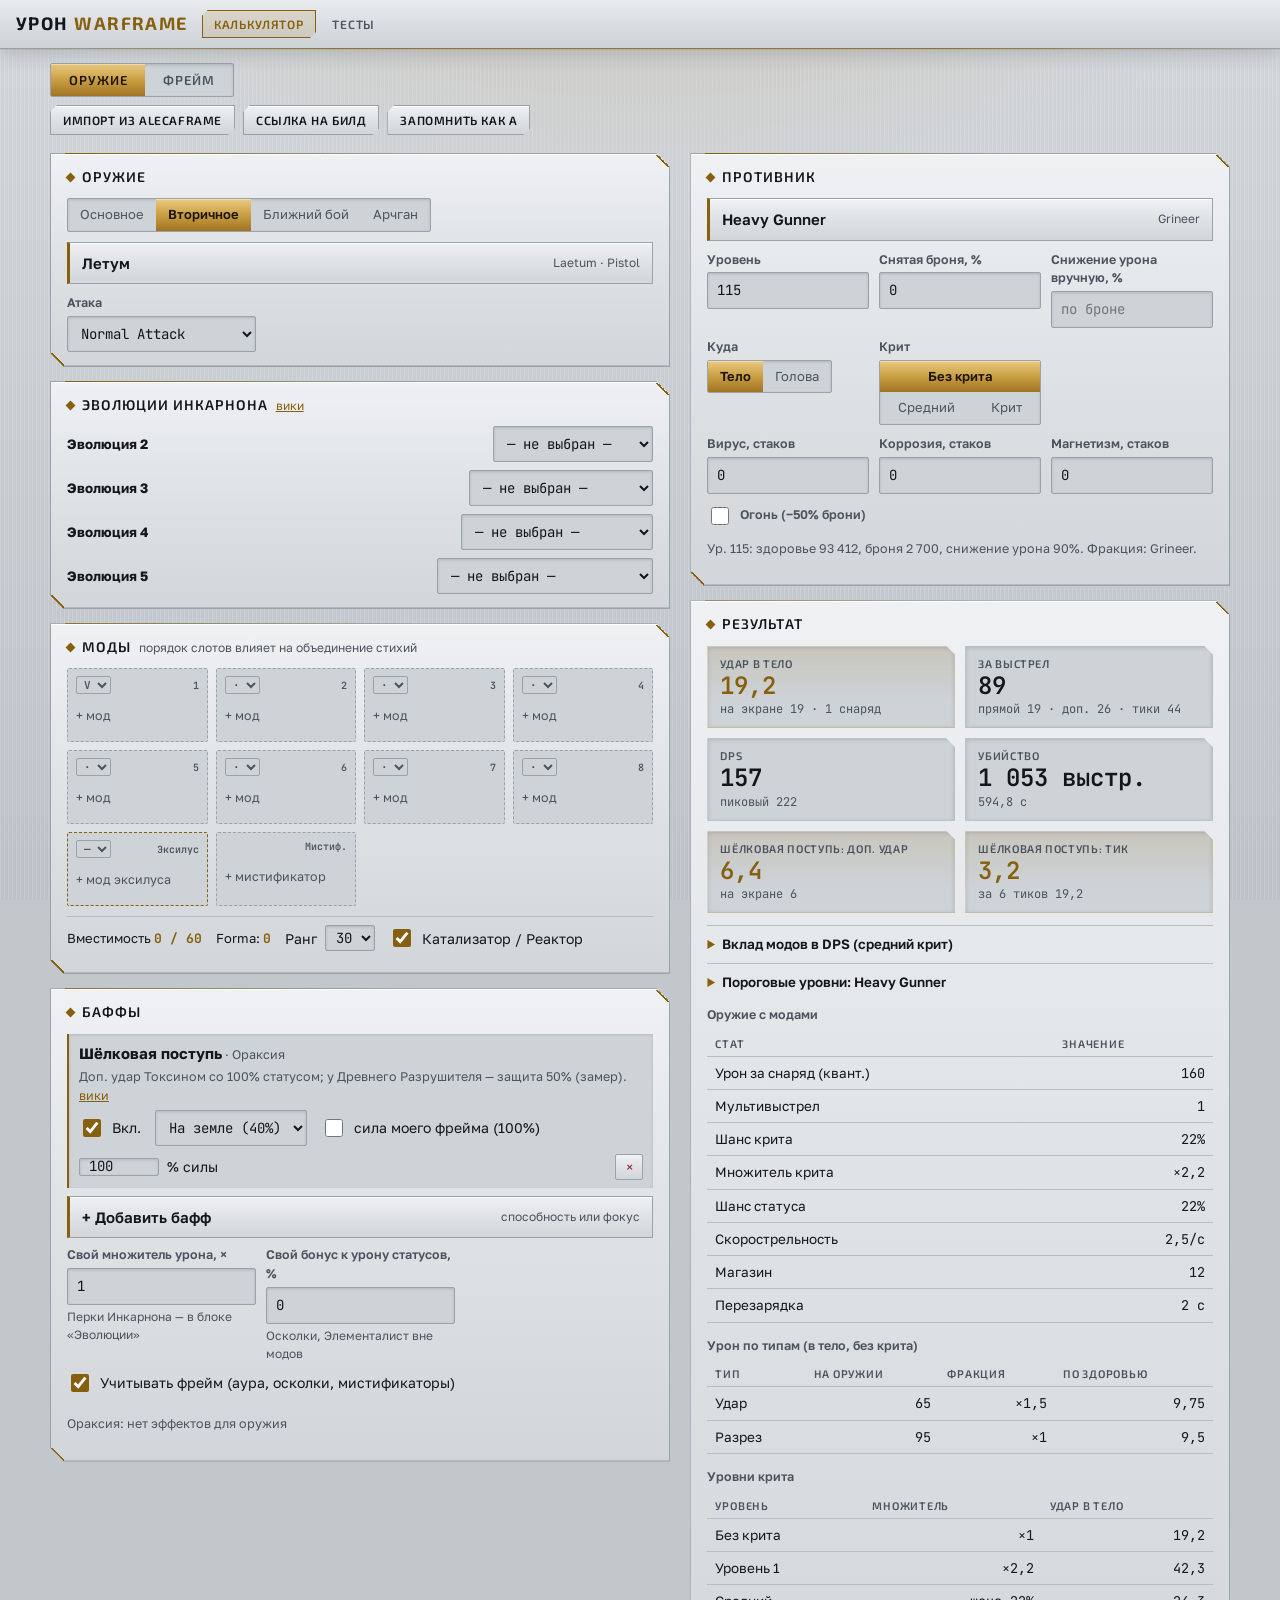
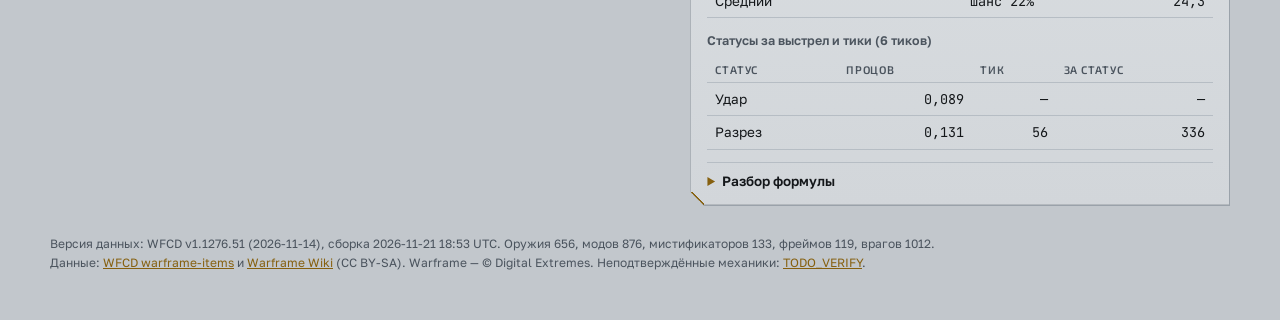
==== index.html @ 185a5522 "Убрана отдельная страница «Яд Ораксии» Яд Ораксии считается в общем калькуляторе (бафф «Шёлковая пос" ====
<!doctype html>
<html lang="ru">
<head>
<meta charset="utf-8">
<meta name="viewport" content="width=device-width, initial-scale=1, viewport-fit=cover">
<title>Урон Warframe</title>
<meta name="description" content="Калькулятор урона Warframe: оружие, моды, мистификаторы, противник, статусы и разбор формул">
<meta name="theme-color" content="#1F2328">
<link rel="manifest" href="manifest.webmanifest">
<link rel="icon" href="icons/icon.svg" type="image/svg+xml">
<link rel="apple-touch-icon" href="icons/icon-192.png">
<link rel="preconnect" href="https://fonts.googleapis.com">
<link rel="preconnect" href="https://fonts.gstatic.com" crossorigin>
<link rel="stylesheet" href="https://fonts.googleapis.com/css2?family=Exo+2:wght@500;600;700&family=Golos+Text:wght@400;500;600&family=JetBrains+Mono:wght@400;600&display=swap">
<link rel="stylesheet" href="css/theme.css">
<link rel="stylesheet" href="css/app.css">
</head>
<body>
<header class="top">
  <h1>Урон <span>Warframe</span></h1>
  <nav class="tabs" aria-label="Разделы">
    <a href="./" aria-current="page">Калькулятор</a>
    <a href="tests/">Тесты</a>
  </nav>
  <button type="button" class="update" id="updateBtn" hidden>Есть обновление — перезагрузить</button>
</header>

<div class="views">
  <div class="seg" id="viewSeg" role="group" aria-label="Что считать"></div>
  <div class="tools">
    <label class="btn" for="alecaFile" title="Файл %LOCALAPPDATA%\AlecaFrame\lastData.dat — расшифровывается в браузере и никуда не отправляется">Импорт из AlecaFrame</label>
    <input type="file" id="alecaFile" accept=".dat" hidden>
    <button type="button" id="shareBtn">Ссылка на билд</button>
    <button type="button" id="saveA">Запомнить как A</button>
    <button type="button" id="clearA" hidden>Убрать A</button>
  </div>
  <div class="sharebox" id="shareBox" hidden><input type="text" id="shareUrl" readonly aria-label="Ссылка на билд"><button type="button" id="shareCopy">Копировать</button></div>
  <p class="muted" id="toolMsg" hidden></p>
</div>

<main class="wrap" id="viewWeapon">
  <div class="col">
    <section class="card">
      <h2>Оружие</h2>
      <div class="seg" id="catSeg" role="group" aria-label="Тип оружия"></div>
      <div style="height:10px"></div>
      <button type="button" class="pick" id="weaponPick"><b>Загрузка…</b></button>
      <div class="row" style="margin-top:10px">
        <div class="f"><label for="attackSel">Атака</label><select id="attackSel"></select></div>
      </div>
      <div class="row" id="meleeRow" style="margin-top:10px" hidden>
        <div class="f"><span class="lbl">Удар</span><div class="seg" id="meleeSeg"></div></div>
        <div class="f"><label for="combo">Множитель комбо</label><input type="number" id="combo" min="1" max="13" step="1"><small>от 2× (20 ударов) до 12× (220)</small></div>
      </div>
      <label class="chk" id="exaltRow" style="margin-top:10px" hidden><input type="checkbox" id="exaltScale"> <span id="exaltText">Урон × сила способностей фрейма</span></label>
      <p class="muted" id="weaponNote" hidden></p>
    </section>

    <section class="card" id="incCard" hidden>
      <h2>Эволюции Инкарнона <small id="incSrc"></small></h2>
      <div class="conds" id="incList"></div>
    </section>

    <section class="card">
      <h2>Моды <small>порядок слотов влияет на объединение стихий</small></h2>
      <div class="slots" id="slots"></div>
      <div class="slots" style="margin-top:8px" id="slotsExtra"></div>
      <div class="capline" id="capInfo"></div>
      <div id="modWarn" class="warn" style="margin-top:8px"></div>
    </section>

    <section class="card" id="condCard" hidden>
      <h2>Условные эффекты <small>стаки и условия выбранных модов</small></h2>
      <div class="conds" id="conds"></div>
    </section>

    <section class="card">
      <h2>Баффы</h2>
      <div class="conds">
        <div class="conds" id="buffList"></div>
        <button type="button" class="pick" id="addBuff"><b>+ Добавить бафф</b><small>способность или фокус</small></button>
        <div class="row">
          <div class="f"><label for="cMult">Свой множитель урона, ×</label><input type="number" id="cMult" min="0" step="any"><small>Перки Инкарнона — в блоке «Эволюции»</small></div>
          <div class="f"><label for="cStatus">Свой бонус к урону статусов, %</label><input type="number" id="cStatus" min="0" step="any"><small>Осколки, Элементалист вне модов</small></div>
        </div>
        <label class="chk"><input type="checkbox" id="useFrame"> Учитывать фрейм (аура, осколки, мистификаторы)</label>
        <p class="muted" id="frameLink"></p>

      </div>
    </section>
  </div>

  <div class="col">
    <section class="card">
      <h2>Противник</h2>
      <button type="button" class="pick" id="enemyPick"><b>Загрузка…</b></button>
      <div class="row" style="margin-top:10px">
        <div class="f"><label for="lvl">Уровень</label><input type="number" id="lvl" min="1" max="9999" step="1"></div>
        <div class="f"><label for="strip">Снятая броня, %</label><input type="number" id="strip" min="0" max="100" step="any"></div>
        <div class="f"><label for="drOv">Снижение урона вручную, %</label><input type="number" id="drOv" min="0" max="100" step="any" placeholder="по броне"></div>
      </div>
      <div class="row" style="margin-top:10px">
        <div class="f"><span class="lbl">Куда</span><div class="seg" id="partSeg"></div></div>
        <div class="f"><span class="lbl">Крит</span><div class="seg" id="critSeg"></div></div>
      </div>
      <div class="row" style="margin-top:10px">
        <div class="f"><label for="stViral">Вирус, стаков</label><input type="number" id="stViral" min="0" max="10" step="1"></div>
        <div class="f"><label for="stCorr">Коррозия, стаков</label><input type="number" id="stCorr" min="0" max="10" step="1"></div>
        <div class="f"><label for="stMag">Магнетизм, стаков</label><input type="number" id="stMag" min="0" max="10" step="1"></div>
        <div class="f" style="justify-content:flex-end"><label class="chk"><input type="checkbox" id="stHeat"> Огонь (−50% брони)</label></div>
      </div>
      <p class="muted" id="enemyInfo"></p>
    </section>

    <section class="card" id="resCard">
      <h2>Результат</h2>
      <div id="res"><p class="muted">Считаю…</p></div>
    </section>
  </div>
</main>

<main class="wrap" id="viewFrame" hidden>
  <div class="col">
    <section class="card">
      <h2>Фрейм</h2>
      <button type="button" class="pick" id="framePick"><b>Загрузка…</b></button>
      <div class="row" style="margin-top:10px">
        <div class="f" style="justify-content:flex-end"><label class="chk"><input type="checkbox" id="fRank30"> 30-й ранг</label></div>
        <div class="f"><label for="helSlot">Helminth: заменить</label><select id="helSlot"></select></div>
        <div class="f"><label for="helAbility">на способность</label><select id="helAbility"></select></div>
      </div>
    </section>
    <section class="card">
      <h2>Моды фрейма <small>аура, эксилус, мистификаторы и 8 слотов</small></h2>
      <div class="slots" id="fSlotsTop"></div>
      <div class="slots" style="margin-top:8px" id="fSlots"></div>
      <div class="capline" id="fCapInfo"></div>
    </section>
    <section class="card">
      <h2>Осколки архонтов <small>до 5, таукованые ×1,5</small></h2>
      <div class="conds" id="fShards"></div>
    </section>
    <section class="card">
      <h2>Баффы <small>те же, что на вкладке оружия</small></h2>
      <div class="conds" id="fBuffList"></div>
      <button type="button" class="pick" id="fAddBuff"><b>+ Добавить бафф</b><small>способность или фокус</small></button>
    </section>
    <section class="card" id="fCondCard" hidden>
      <h2>Условные эффекты фрейма</h2>
      <div class="conds" id="fConds"></div>
    </section>
  </div>
  <div class="col">
    <section class="card" id="fResCard">
      <h2>Статы фрейма</h2>
      <div id="fRes"><p class="muted">Считаю…</p></div>
    </section>
  </div>
</main>

<footer class="foot" id="dataMeta">Данные: <a href="https://github.com/WFCD/warframe-items">WFCD warframe-items</a> и <a href="https://wiki.warframe.com">Warframe Wiki</a> (CC BY-SA). Warframe — © Digital Extremes. Неподтверждённые механики: <a href="https://github.com/JupiterDuGuard/warframe/blob/main/TODO_VERIFY.md">TODO_VERIFY</a>.</footer>

<dialog class="sheet" id="sheet" aria-labelledby="sheetSearch">
  <div class="sheet-head">
    <input type="search" id="sheetSearch" placeholder="Поиск" autocomplete="off">
    <button type="button" id="sheetClose" aria-label="Закрыть">×</button>
  </div>
  <div class="sheet-list" id="sheetList"></div>
</dialog>

<button type="button" class="mini" id="mini" aria-label="К результату"></button>
<script type="module" src="js/app.js"></script>
</body>
</html>
---- css/theme.css ----
/* Тема «Инкарнон»: оружейный металл и золото Инкарнона. Общая для всех страниц сайта. */
:root{
  /* светлая: полированная сталь */
  --bg:#C2C7CC;
  --bg-page:radial-gradient(ellipse 70% 38% at 50% -6%,rgba(176,132,40,.16),transparent 70%),
    repeating-linear-gradient(90deg,rgba(255,255,255,.16) 0 1px,transparent 1px 4px),
    linear-gradient(180deg,#D2D6DA 0%,#BCC2C8 100%);
  --bar:linear-gradient(180deg,#E8EBEE 0%,#CDD2D7 100%);
  --surface:#E3E6E9;
  --plate:linear-gradient(180deg,#EFF1F3 0%,#DDE1E4 55%,#D2D6DA 100%);
  --plate-hi:rgba(255,255,255,.9); --plate-lo:rgba(30,36,44,.16);
  --ink:#14171A; --muted:#4B545E; --line:#9AA2AA; --line-soft:#B6BDC4;
  --accent:#86600F; --accent-soft:rgba(168,124,34,.15);
  --accent-grad:linear-gradient(180deg,#EACB80 0%,#C69A3E 55%,#A07424 100%); --on-accent:#1C1406;
  --glow:none;
  --red:#992A37; --code:#CED3D8; --warn:#7A4E0C; --warn-soft:#EAD9B4;
  --display:"Exo 2","Golos Text",system-ui,sans-serif;
  --body:"Golos Text",system-ui,-apple-system,"Segoe UI",sans-serif;
  --mono:"JetBrains Mono",ui-monospace,Consolas,monospace;
  color-scheme:light;
}
@media (prefers-color-scheme: dark){
  :root:not([data-theme="light"]){
    --bg:#14171B;
    --bg-page:radial-gradient(ellipse 70% 38% at 50% -6%,rgba(221,182,92,.13),transparent 70%),
      repeating-linear-gradient(90deg,rgba(255,255,255,.018) 0 1px,transparent 1px 4px),
      linear-gradient(180deg,#1F2328 0%,#15181C 45%,#0F1114 100%);
    --bar:linear-gradient(180deg,#2B3036 0%,#1C1F23 100%);
    --surface:#23272D;
    --plate:linear-gradient(180deg,#2D3238 0%,#23272D 45%,#1D2025 100%);
    --plate-hi:rgba(255,255,255,.07); --plate-lo:rgba(0,0,0,.5);
    --ink:#E4E6E8; --muted:#9AA2AA; --line:#3B4149; --line-soft:#2E333A;
    --accent:#DDB65C; --accent-soft:rgba(221,182,92,.13);
    --accent-grad:linear-gradient(180deg,#F3D68C 0%,#D5AA47 55%,#A97F2A 100%); --on-accent:#1A1305;
    --glow:0 0 14px rgba(240,200,110,.45);
    --red:#E2747D; --code:#16191D; --warn:#E5B866; --warn-soft:#2E2614;
    color-scheme:dark;
  }
}
:root[data-theme="dark"]{
  --bg:#14171B;
  --bg-page:radial-gradient(ellipse 70% 38% at 50% -6%,rgba(221,182,92,.13),transparent 70%),
    repeating-linear-gradient(90deg,rgba(255,255,255,.018) 0 1px,transparent 1px 4px),
    linear-gradient(180deg,#1F2328 0%,#15181C 45%,#0F1114 100%);
  --bar:linear-gradient(180deg,#2B3036 0%,#1C1F23 100%);
  --surface:#23272D;
  --plate:linear-gradient(180deg,#2D3238 0%,#23272D 45%,#1D2025 100%);
  --plate-hi:rgba(255,255,255,.07); --plate-lo:rgba(0,0,0,.5);
  --ink:#E4E6E8; --muted:#9AA2AA; --line:#3B4149; --line-soft:#2E333A;
  --accent:#DDB65C; --accent-soft:rgba(221,182,92,.13);
  --accent-grad:linear-gradient(180deg,#F3D68C 0%,#D5AA47 55%,#A97F2A 100%); --on-accent:#1A1305;
  --glow:0 0 14px rgba(240,200,110,.45);
  --red:#E2747D; --code:#16191D; --warn:#E5B866; --warn-soft:#2E2614;
  color-scheme:dark;
}

html{background:var(--bg)}
body{background:var(--bg-page);background-color:var(--bg);background-attachment:fixed}

/* Металлическая пластина со скошенными углами и золотыми гранями */
.plate,.card{position:relative;border:1px solid var(--line);
  background:
    linear-gradient(to top right,transparent calc(50% - 1.5px),var(--accent) calc(50% - 1.5px) 50%,transparent 50%) top right / 14px 14px no-repeat border-box,
    linear-gradient(to top right,transparent 50%,var(--accent) 50% calc(50% + 1.5px),transparent calc(50% + 1.5px)) bottom left / 14px 14px no-repeat border-box,
    var(--plate) border-box;
  box-shadow:inset 0 1px 0 var(--plate-hi),inset 0 -1px 0 var(--plate-lo);
  clip-path:polygon(0 0,calc(100% - 14px) 0,100% 14px,100% 100%,14px 100%,0 calc(100% - 14px))}
.plate::before,.card::before{content:'';position:absolute;left:14px;right:40%;top:-1px;height:1px;
  background:linear-gradient(90deg,var(--accent),transparent);pointer-events:none}
---- css/app.css ----
/* Калькулятор: раскладка и компоненты. Цвета, шрифты и металлические пластины — css/theme.css */
*{box-sizing:border-box}
body{margin:0;color:var(--ink);font:15px/1.5 var(--body);padding-inline:16px;padding-block:0 48px}
[hidden]{display:none!important}
a{color:var(--accent)}
button,input,select{font:inherit;color:inherit}
button:focus-visible,input:focus-visible,select:focus-visible,summary:focus-visible{outline:2px solid var(--accent);outline-offset:2px}

/* шапка */
.top{position:sticky;top:env(safe-area-inset-top,0px);z-index:5;background:var(--bar);margin-inline:-16px;padding:10px 16px;
  border-bottom:1px solid var(--line);box-shadow:0 1px 0 var(--accent-soft),0 6px 18px var(--plate-lo);display:flex;align-items:center;gap:14px;flex-wrap:wrap}
.top::after{content:'';position:absolute;left:0;right:0;bottom:-1px;height:1px;background:linear-gradient(90deg,transparent,var(--accent) 25%,var(--accent) 75%,transparent);opacity:.7}
.top h1{font:700 18px/1.1 var(--display);margin:0;letter-spacing:.08em;text-transform:uppercase}
.top h1 span{color:var(--accent);text-shadow:var(--glow)}
.tabs{display:flex;gap:4px;flex-wrap:wrap}
.tabs a{text-decoration:none;color:var(--muted);font:600 12px var(--display);letter-spacing:.07em;text-transform:uppercase;padding:6px 11px;border:1px solid transparent;
  clip-path:polygon(6px 0,100% 0,100% calc(100% - 6px),calc(100% - 6px) 100%,0 100%,0 6px)}
.tabs a:hover{color:var(--ink)}
.tabs a[aria-current="page"]{background:var(--accent-soft);color:var(--accent);border-color:var(--accent)}
.update{margin-left:auto;font-size:13px;background:var(--warn-soft);color:var(--warn);border:1px solid var(--warn);border-radius:2px;padding:5px 12px;cursor:pointer}

/* раскладка */
.wrap{max-width:1180px;margin:18px auto 0;display:grid;grid-template-columns:minmax(0,1.15fr) minmax(0,1fr);gap:20px;align-items:start}
@media (max-width:900px){.wrap{grid-template-columns:1fr}}
.col{display:flex;flex-direction:column;gap:14px;min-width:0}
.card{scroll-margin-top:72px;padding:14px 16px}
.card h2{font:600 14px/1.3 var(--display);letter-spacing:.07em;text-transform:uppercase;margin:0 0 12px;display:flex;align-items:center;gap:8px;flex-wrap:wrap}
.card h2::before{content:'';flex:none;width:7px;height:7px;transform:rotate(45deg);background:var(--accent);box-shadow:var(--glow)}
.card h2 small{font:400 12px var(--body);color:var(--muted);letter-spacing:0;text-transform:none}
.row{display:grid;grid-template-columns:repeat(auto-fill,minmax(150px,1fr));gap:10px}
.f{display:flex;flex-direction:column;gap:3px;min-width:0}
.f label,.lbl{font-size:12.5px;font-weight:600;color:var(--muted)}
.f small{font-size:12px;color:var(--muted)}

/* поля: утопленные в металл */
input[type=number],input[type=search],input[type=text],select{width:100%;background:var(--code);border:1px solid var(--line);border-radius:2px;padding:7px 9px;
  font-family:var(--mono);font-size:14px;box-shadow:inset 0 1px 3px var(--plate-lo)}
input[type=number]:focus,input[type=search]:focus,input[type=text]:focus,select:focus{border-color:var(--accent)}
input[type=search],input[type=text]{font-family:var(--body)}
.chk{display:flex;align-items:center;gap:8px;font-size:14px}
.chk input{width:18px;height:18px;accent-color:var(--accent)}
.seg{display:flex;flex-wrap:wrap;border:1px solid var(--line);border-radius:2px;overflow:hidden;width:fit-content;max-width:100%;background:var(--code);box-shadow:inset 0 1px 3px var(--plate-lo)}
.seg button{background:transparent;border:0;padding:6px 12px;font-size:13px;cursor:pointer;white-space:nowrap;flex:1 1 auto;color:var(--muted)}
.seg button:hover{color:var(--ink)}
.seg button[aria-pressed="true"]{background:var(--accent-grad);color:var(--on-accent);font-weight:600;box-shadow:inset 0 1px 0 rgba(255,255,255,.35)}
.seg button:focus-visible{outline-offset:-3px}

.pick{display:flex;align-items:center;gap:10px;width:100%;text-align:left;background:var(--plate);border:1px solid var(--line);border-left:3px solid var(--accent);
  border-radius:0;padding:9px 12px;cursor:pointer;box-shadow:inset 0 1px 0 var(--plate-hi)}
.pick:hover{border-color:var(--accent)}
.pick b{font-weight:600}
.pick small{color:var(--muted);margin-left:auto;font-size:12px}

/* слоты модов */
.slots{display:grid;grid-template-columns:repeat(4,minmax(0,1fr));gap:8px}
@media (max-width:560px){.slots{grid-template-columns:repeat(2,minmax(0,1fr))}}
.slot{position:relative;min-height:74px;border:1px dashed var(--line);border-radius:2px;background:var(--code);display:flex;flex-direction:column;justify-content:space-between;padding:7px 8px;gap:4px;min-width:0}
.slot.filled{border-style:solid;background:var(--plate);box-shadow:inset 0 1px 0 var(--plate-hi),inset 3px 0 0 var(--accent)}
.slot .name{font-size:12.5px;font-weight:600;line-height:1.25;cursor:pointer;background:none;border:0;padding:0;text-align:left;overflow-wrap:anywhere}
.slot .name:hover{color:var(--accent)}
.slot .empty{color:var(--muted);font-size:12.5px;cursor:pointer;background:none;border:0;padding:0;text-align:left;flex:1}
.slot .empty:hover{color:var(--accent)}
.slot.exilus{border-color:var(--accent)}
.slot .num{display:flex;align-items:center;gap:6px;justify-content:flex-end;font:600 10px var(--mono);color:var(--muted)}
.slot .num select.pol{width:auto;padding:0 3px;font:600 11px var(--mono);background:var(--code);border:1px solid var(--line);border-radius:2px;margin-right:auto;box-shadow:none}
.slot .num .cost{color:var(--ink)}
.slot .num .cost.plus{color:var(--accent)}
.rank{display:flex;align-items:center;gap:4px}
.rank button{width:24px;height:22px;border:1px solid var(--line);background:var(--plate);border-radius:2px;cursor:pointer;line-height:1;padding:0}
.rank button:hover{border-color:var(--accent);color:var(--accent)}
.rank span{font:600 12px var(--mono);min-width:34px;text-align:center}
.rank .x{margin-left:auto;color:var(--red)}
.warn{font-size:12px;color:var(--warn)}
.capline{display:flex;flex-wrap:wrap;gap:6px 14px;align-items:center;margin-top:10px;padding-top:8px;border-top:1px solid var(--line-soft);font-size:13px}
.capline b{font-family:var(--mono);color:var(--accent)}
.capline .over{color:var(--red)}
.capline select{padding:2px 6px}

.conds{display:flex;flex-direction:column;gap:8px}
.cond{display:grid;grid-template-columns:1fr auto;gap:10px;align-items:center;font-size:13.5px}
.cond input[type=number]{width:76px}

/* результат */
.tiles{display:grid;grid-template-columns:repeat(2,minmax(0,1fr));gap:10px}
.tile{background:var(--code);border:1px solid var(--line-soft);border-radius:0;padding:10px 12px;display:flex;flex-direction:column;gap:2px;
  box-shadow:inset 0 1px 4px var(--plate-lo);clip-path:polygon(0 0,calc(100% - 9px) 0,100% 9px,100% 100%,0 100%)}
.tile span{font:600 11px var(--display);letter-spacing:.06em;text-transform:uppercase;color:var(--muted)}
.tile strong{font:600 24px/1.15 var(--mono);font-variant-numeric:tabular-nums}
.tile em{font:normal 12px var(--mono);color:var(--muted)}
.tile.main{border-color:var(--accent-soft);background:linear-gradient(180deg,var(--accent-soft),transparent 70%),var(--code)}
.tile.main strong{color:var(--accent);text-shadow:var(--glow)}
.tbl{overflow-x:auto}
table{border-collapse:collapse;width:100%;font-size:13.5px}
th,td{text-align:left;padding:6px 8px;border-bottom:1px solid var(--line-soft);white-space:nowrap}
th{font:600 11px var(--display);text-transform:uppercase;letter-spacing:.07em;color:var(--muted)}
td.n{font-family:var(--mono);font-variant-numeric:tabular-nums;text-align:right}
td.up{color:var(--accent)} td.down{color:var(--red)}
details{border-top:1px solid var(--line-soft);padding-top:8px}
summary{cursor:pointer;font-weight:600;font-size:13.5px}
summary::marker{color:var(--accent)}
summary:hover{color:var(--accent)}
.steps{display:flex;flex-direction:column;gap:8px;margin-top:8px}
.step{background:var(--code);border-left:2px solid var(--accent);border-radius:0;padding:8px 10px}
.step b{font-size:12.5px}
.step pre{margin:4px 0 0;font:12.5px/1.6 var(--mono);white-space:pre-wrap;overflow-wrap:anywhere}
.muted{color:var(--muted);font-size:12.5px}
.foot{max-width:1180px;margin:28px auto 0;font-size:12px;color:var(--muted);line-height:1.6}

/* окно выбора */
dialog.sheet{border:1px solid var(--line);padding:0;border-radius:2px;width:min(640px,calc(100vw - 24px));max-height:min(86vh,760px);background:var(--plate);background-color:var(--surface);color:var(--ink);display:flex;flex-direction:column;
  box-shadow:0 0 0 1px var(--accent-soft),0 18px 48px rgba(0,0,0,.5)}
dialog.sheet:not([open]){display:none}
dialog.sheet::backdrop{background:rgba(6,7,9,.7)}
.sheet-head{display:flex;gap:8px;padding:12px;border-bottom:1px solid var(--line);align-items:center;box-shadow:0 1px 0 var(--accent-soft)}
.sheet-head input{flex:1}
.sheet-head button{background:none;border:0;font-size:22px;line-height:1;cursor:pointer;color:var(--muted);padding:4px 8px}
.sheet-head button:hover{color:var(--accent)}
.sheet-list{overflow-y:auto;padding:6px}
.opt{display:block;width:100%;text-align:left;background:none;border:0;border-left:2px solid transparent;border-radius:0;padding:8px 10px;cursor:pointer}
.opt:hover,.opt:focus-visible{background:var(--accent-soft);border-left-color:var(--accent)}
.opt b{display:block;font-weight:600}
.opt span{display:block;font-size:12px;color:var(--muted)}
@media (max-width:560px){dialog.sheet{width:100vw;max-height:92vh;margin-bottom:0}}
@media (prefers-reduced-motion:reduce){*{transition:none!important}}

/* нижняя полоса результата на телефоне */
.mini{display:none}
@media (max-width:900px){
  .mini{display:flex;position:fixed;left:0;right:0;bottom:0;z-index:6;gap:8px 14px;flex-wrap:wrap;align-items:center;justify-content:center;width:100%;
    background:var(--bar);color:var(--ink);border:0;border-top:1px solid var(--accent);padding:8px 16px calc(8px + env(safe-area-inset-bottom,0px));font:600 13px var(--mono);cursor:pointer;
    box-shadow:0 -6px 18px var(--plate-lo)}
  .mini b{color:var(--accent);text-shadow:var(--glow)}
  body{padding-bottom:84px}
}

/* вкладки «Оружие / Фрейм» и инструменты */
.views{max-width:1180px;margin:14px auto 0}
.views .seg button{padding:8px 18px;font:600 13px var(--display);letter-spacing:.07em;text-transform:uppercase}
.tools{display:flex;flex-wrap:wrap;gap:8px;align-items:center;margin-top:8px}
.tools button,.tools label.btn{font:600 12px var(--display);letter-spacing:.05em;text-transform:uppercase;border:1px solid var(--line);background:var(--plate);color:var(--ink);
  border-radius:0;padding:7px 12px;cursor:pointer;box-shadow:inset 0 1px 0 var(--plate-hi);clip-path:polygon(7px 0,100% 0,100% calc(100% - 7px),calc(100% - 7px) 100%,0 100%,0 7px)}
.tools button:hover,.tools label.btn:hover{border-color:var(--accent);color:var(--accent)}
.tools button:focus-visible{outline-offset:-3px}
.sharebox{display:flex;gap:8px;margin-top:8px}
.sharebox input{flex:1}
.sharebox button{border:1px solid var(--accent);background:var(--accent-grad);color:var(--on-accent);font-weight:600;border-radius:2px;padding:6px 12px;cursor:pointer}

/* осколки и баффы */
.shard{display:grid;grid-template-columns:18px minmax(0,1fr) minmax(0,1.6fr) auto auto;gap:8px;align-items:center}
.shard select{min-width:0}
.shard input[type=number]{width:72px}
@media (max-width:560px){.shard{grid-template-columns:18px minmax(0,1fr) auto;}.shard select:nth-of-type(2){grid-column:2 / -1}}
.buff{display:flex;flex-direction:column;gap:4px;padding:8px 10px;background:var(--code);border-left:2px solid var(--accent);border-radius:0;box-shadow:inset 0 1px 3px var(--plate-lo)}
.buff-ctl{display:flex;flex-wrap:wrap;gap:8px 14px;align-items:center;font-size:13.5px}
.buff-ctl input[type=number]{width:80px}
.buff-ctl select{width:auto;max-width:100%}
.x-btn{margin-left:auto;border:1px solid var(--line);background:var(--plate);color:var(--red);border-radius:2px;width:28px;height:26px;cursor:pointer}
.x-btn:hover{border-color:var(--red)}
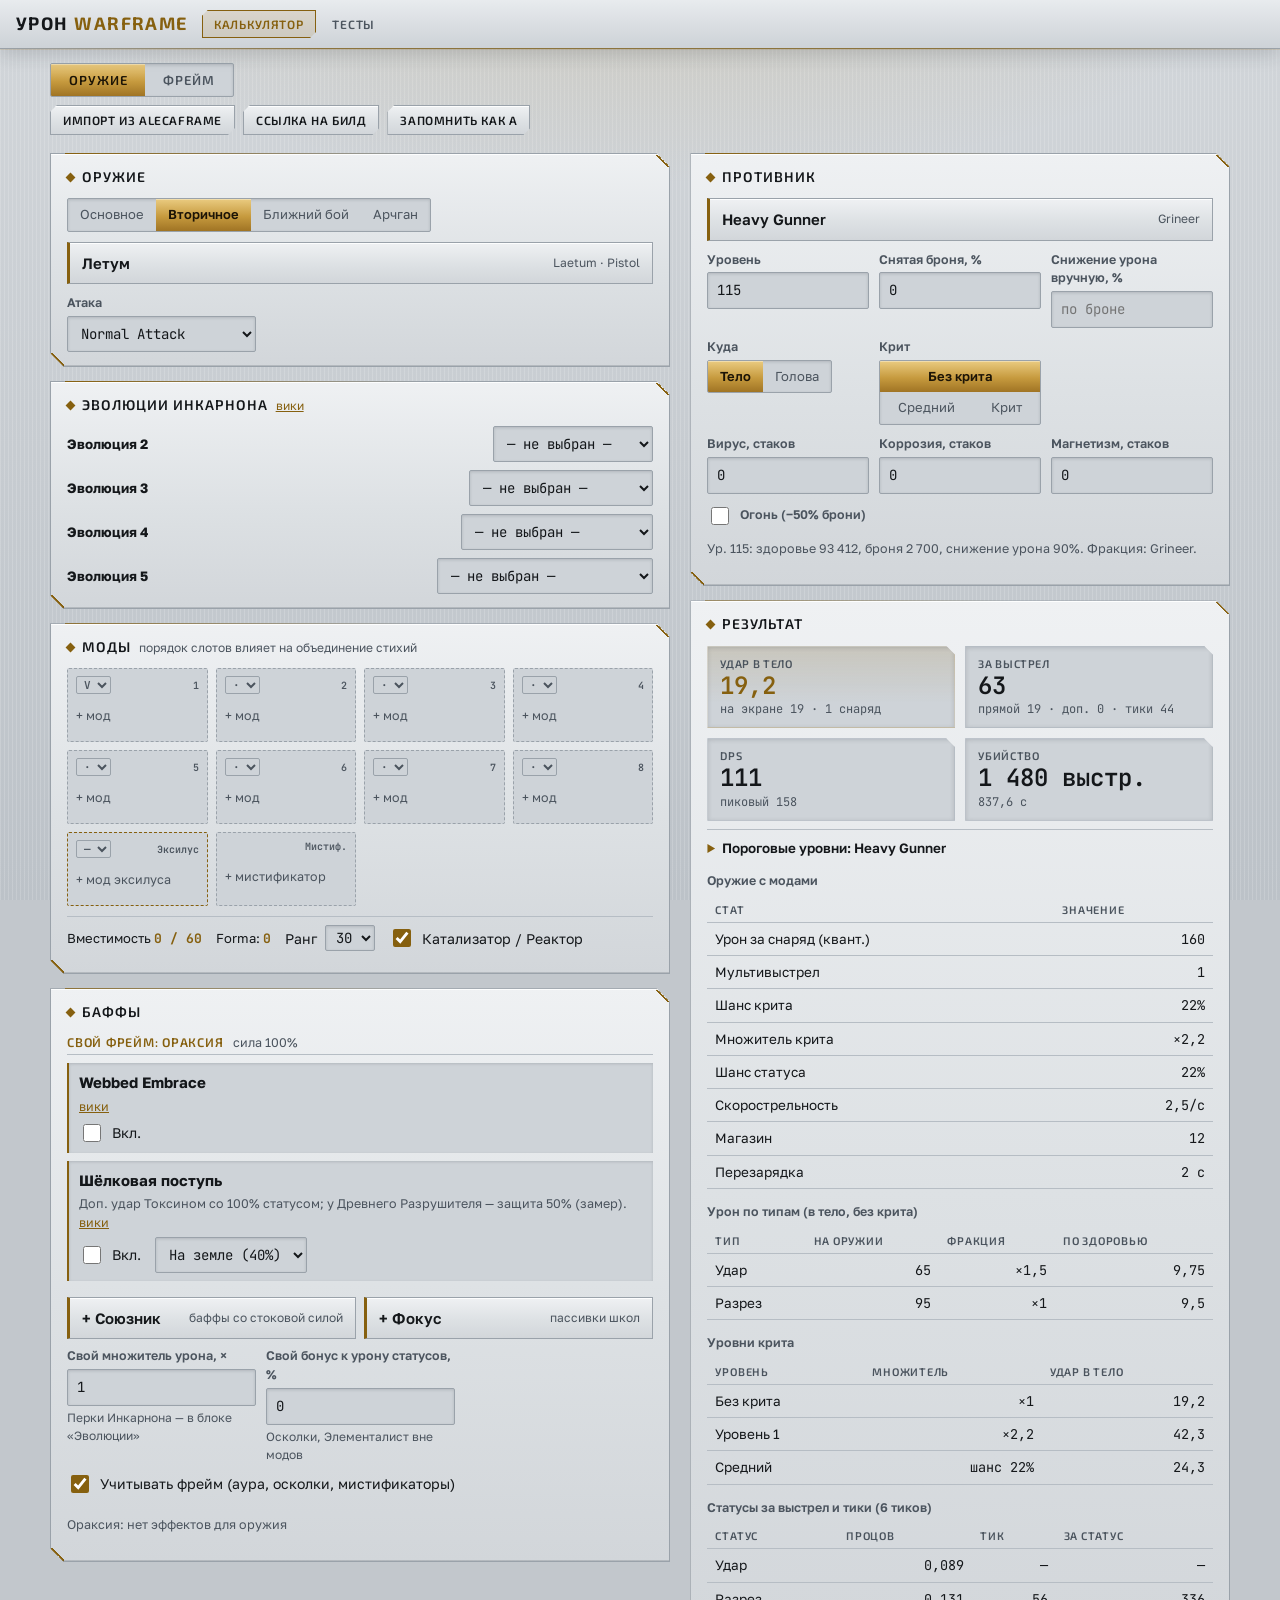
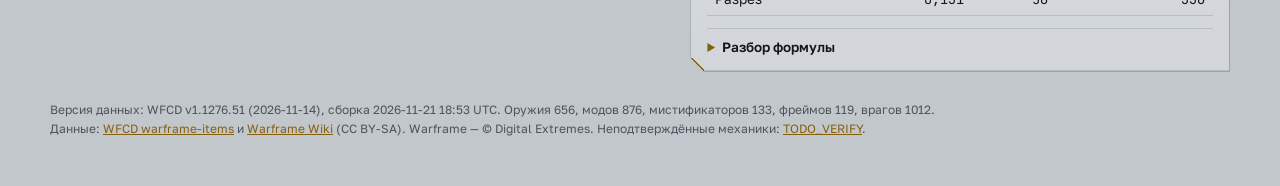
==== commit 9c9a7787: "Баффы: свой фрейм с Гельминтом, союзники на стоковой силе, фокус - Способности выбранного фрейма поя" ====
--- a/index.html
+++ b/index.html
@@ -78,7 +78,10 @@
       <h2>Баффы</h2>
       <div class="conds">
         <div class="conds" id="buffList"></div>
-        <button type="button" class="pick" id="addBuff"><b>+ Добавить бафф</b><small>способность или фокус</small></button>
+        <div class="addrow">
+          <button type="button" class="pick" id="addBuff"><b>+ Союзник</b><small>баффы со стоковой силой</small></button>
+          <button type="button" class="pick" id="addFocus"><b>+ Фокус</b><small>пассивки школ</small></button>
+        </div>
         <div class="row">
           <div class="f"><label for="cMult">Свой множитель урона, ×</label><input type="number" id="cMult" min="0" step="any"><small>Перки Инкарнона — в блоке «Эволюции»</small></div>
           <div class="f"><label for="cStatus">Свой бонус к урону статусов, %</label><input type="number" id="cStatus" min="0" step="any"><small>Осколки, Элементалист вне модов</small></div>
@@ -143,7 +146,10 @@
     <section class="card">
       <h2>Баффы <small>те же, что на вкладке оружия</small></h2>
       <div class="conds" id="fBuffList"></div>
-      <button type="button" class="pick" id="fAddBuff"><b>+ Добавить бафф</b><small>способность или фокус</small></button>
+      <div class="addrow">
+        <button type="button" class="pick" id="fAddBuff"><b>+ Союзник</b><small>баффы со стоковой силой</small></button>
+        <button type="button" class="pick" id="fAddFocus"><b>+ Фокус</b><small>пассивки школ</small></button>
+      </div>
     </section>
     <section class="card" id="fCondCard" hidden>
       <h2>Условные эффекты фрейма</h2>
--- a/css/app.css
+++ b/css/app.css
@@ -156,3 +156,9 @@
 .buff-ctl select{width:auto;max-width:100%}
 .x-btn{margin-left:auto;border:1px solid var(--line);background:var(--plate);color:var(--red);border-radius:2px;width:28px;height:26px;cursor:pointer}
 .x-btn:hover{border-color:var(--red)}
+.buff-head{display:flex;align-items:center;gap:6px 10px;flex-wrap:wrap;margin-top:6px;padding-bottom:2px;border-bottom:1px solid var(--line-soft)}
+.buff-head b{font:600 12.5px var(--display);letter-spacing:.06em;text-transform:uppercase;color:var(--accent)}
+.buff-head:first-child{margin-top:0}
+.buff .tag{margin-left:8px;font:600 10.5px var(--display);letter-spacing:.06em;text-transform:uppercase;color:var(--on-accent);background:var(--accent-grad);padding:1px 6px}
+.addrow{display:grid;grid-template-columns:1fr 1fr;gap:8px;margin-top:8px}
+@media (max-width:560px){.addrow{grid-template-columns:1fr}}
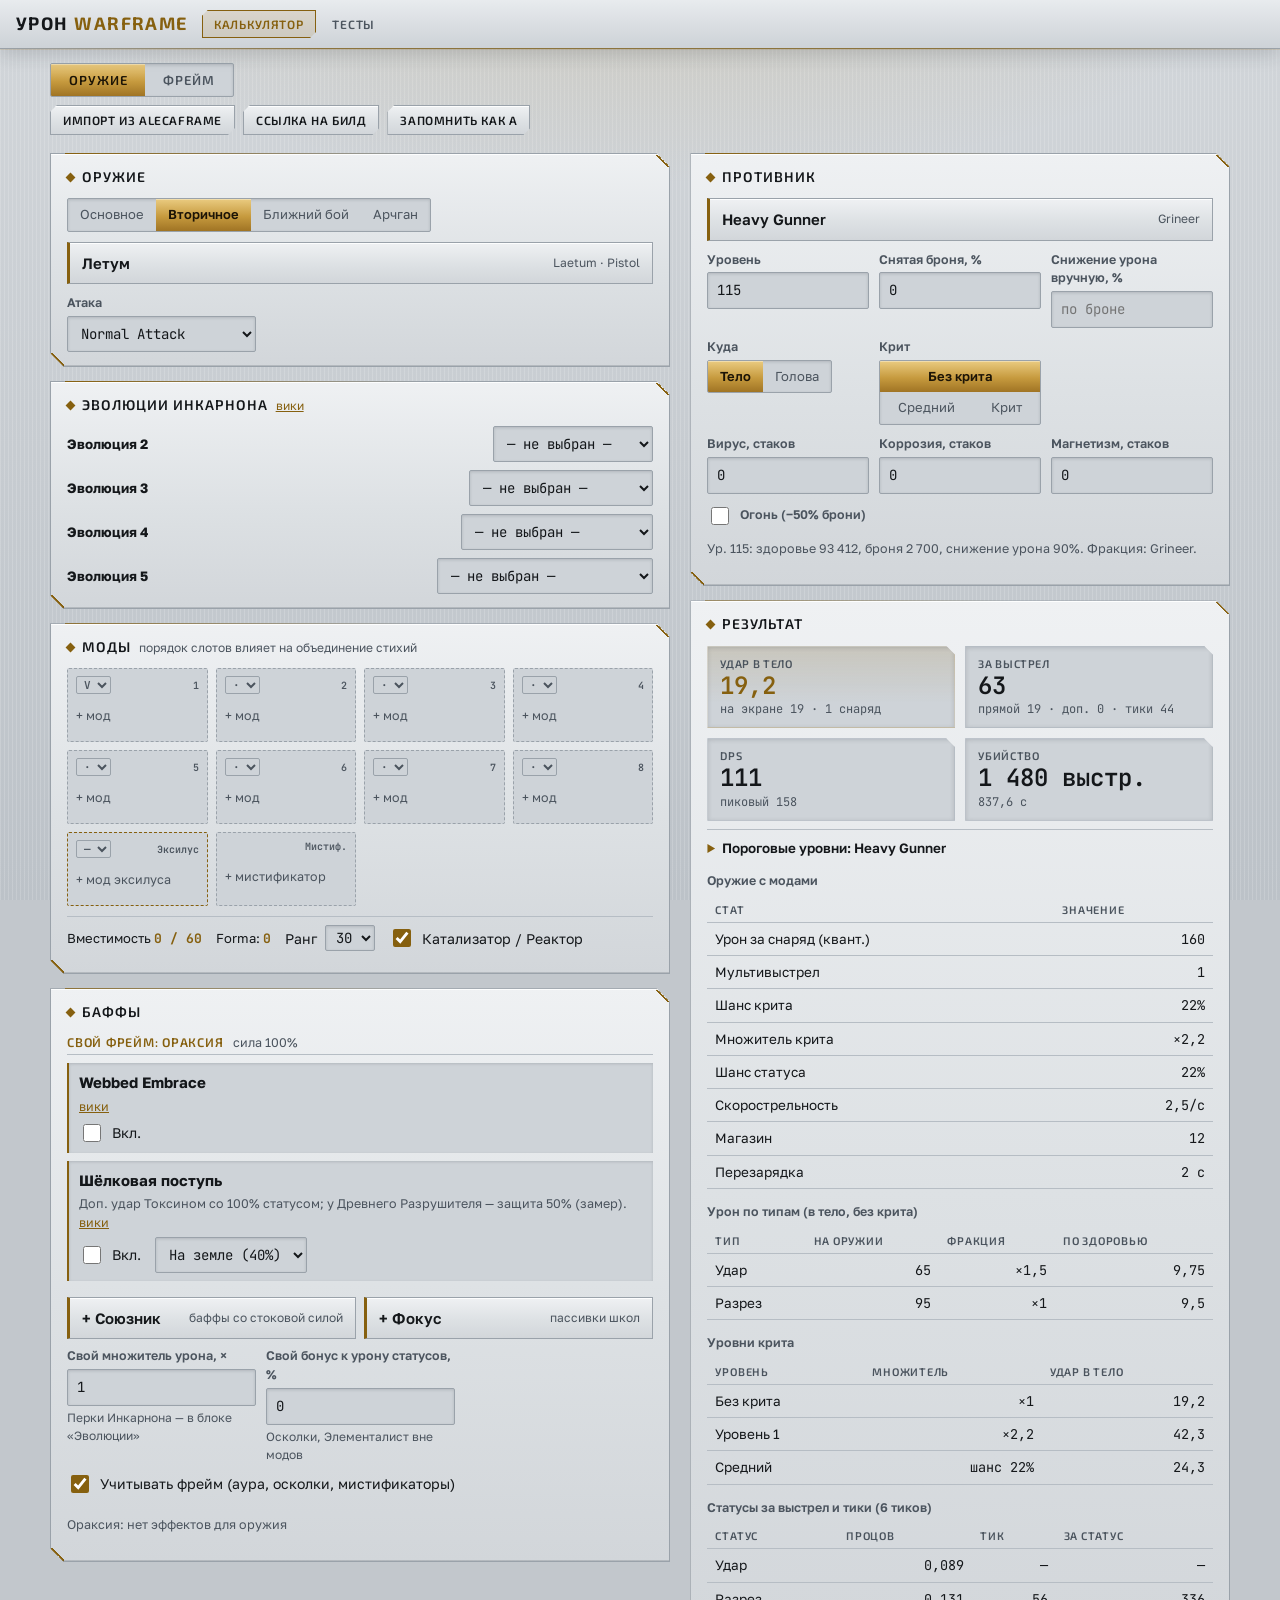
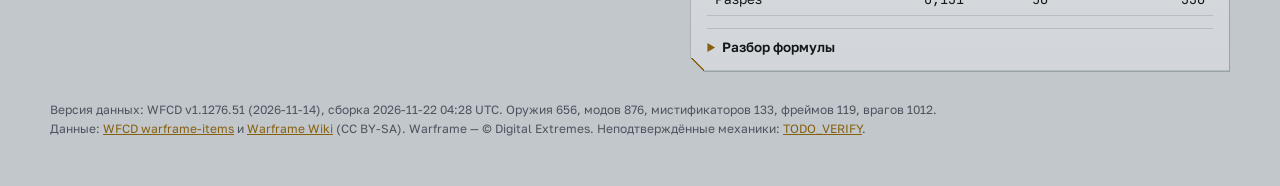
==== commit a2d63ded: "Мод разлома со своими характеристиками; перки Dread, Sicarus, Latron - «Мод разлома» в выборе мода: " ====
--- a/index.html
+++ b/index.html
@@ -65,6 +65,7 @@
       <h2>Моды <small>порядок слотов влияет на объединение стихий</small></h2>
       <div class="slots" id="slots"></div>
       <div class="slots" style="margin-top:8px" id="slotsExtra"></div>
+      <div class="riven" id="rivenEdit" hidden></div>
       <div class="capline" id="capInfo"></div>
       <div id="modWarn" class="warn" style="margin-top:8px"></div>
     </section>
--- a/css/theme.css
+++ b/css/theme.css
@@ -13,7 +13,7 @@
   --accent:#86600F; --accent-soft:rgba(168,124,34,.15);
   --accent-grad:linear-gradient(180deg,#EACB80 0%,#C69A3E 55%,#A07424 100%); --on-accent:#1C1406;
   --glow:none;
-  --red:#992A37; --code:#CED3D8; --warn:#7A4E0C; --warn-soft:#EAD9B4;
+  --riven:#6A4CB0; --red:#992A37; --code:#CED3D8; --warn:#7A4E0C; --warn-soft:#EAD9B4;
   --display:"Exo 2","Golos Text",system-ui,sans-serif;
   --body:"Golos Text",system-ui,-apple-system,"Segoe UI",sans-serif;
   --mono:"JetBrains Mono",ui-monospace,Consolas,monospace;
@@ -33,7 +33,7 @@
     --accent:#DDB65C; --accent-soft:rgba(221,182,92,.13);
     --accent-grad:linear-gradient(180deg,#F3D68C 0%,#D5AA47 55%,#A97F2A 100%); --on-accent:#1A1305;
     --glow:0 0 14px rgba(240,200,110,.45);
-    --red:#E2747D; --code:#16191D; --warn:#E5B866; --warn-soft:#2E2614;
+    --riven:#B39BEA; --red:#E2747D; --code:#16191D; --warn:#E5B866; --warn-soft:#2E2614;
     color-scheme:dark;
   }
 }
@@ -50,7 +50,7 @@
   --accent:#DDB65C; --accent-soft:rgba(221,182,92,.13);
   --accent-grad:linear-gradient(180deg,#F3D68C 0%,#D5AA47 55%,#A97F2A 100%); --on-accent:#1A1305;
   --glow:0 0 14px rgba(240,200,110,.45);
-  --red:#E2747D; --code:#16191D; --warn:#E5B866; --warn-soft:#2E2614;
+  --riven:#B39BEA; --red:#E2747D; --code:#16191D; --warn:#E5B866; --warn-soft:#2E2614;
   color-scheme:dark;
 }
 
--- a/css/app.css
+++ b/css/app.css
@@ -162,3 +162,12 @@
 .buff .tag{margin-left:8px;font:600 10.5px var(--display);letter-spacing:.06em;text-transform:uppercase;color:var(--on-accent);background:var(--accent-grad);padding:1px 6px}
 .addrow{display:grid;grid-template-columns:1fr 1fr;gap:8px;margin-top:8px}
 @media (max-width:560px){.addrow{grid-template-columns:1fr}}
+/* мод разлома: фиолетовый, как в игре */
+.riven{margin-top:10px;padding:10px 12px;display:flex;flex-direction:column;gap:6px;background:var(--code);border:1px solid var(--line-soft);border-left:3px solid var(--riven);box-shadow:inset 0 1px 3px var(--plate-lo)}
+.riven-head{display:flex;flex-wrap:wrap;gap:4px 10px;align-items:baseline}
+.riven-head b{font:600 12.5px var(--display);letter-spacing:.06em;text-transform:uppercase;color:var(--riven)}
+.riven-row{display:grid;grid-template-columns:minmax(0,1fr) 96px 52px;gap:8px;align-items:center}
+.riven-row select:last-child{width:100%}
+.slot.riven-slot.filled{box-shadow:inset 0 1px 0 var(--plate-hi),inset 3px 0 0 var(--riven)}
+.slot.riven-slot .name{color:var(--riven)}
+
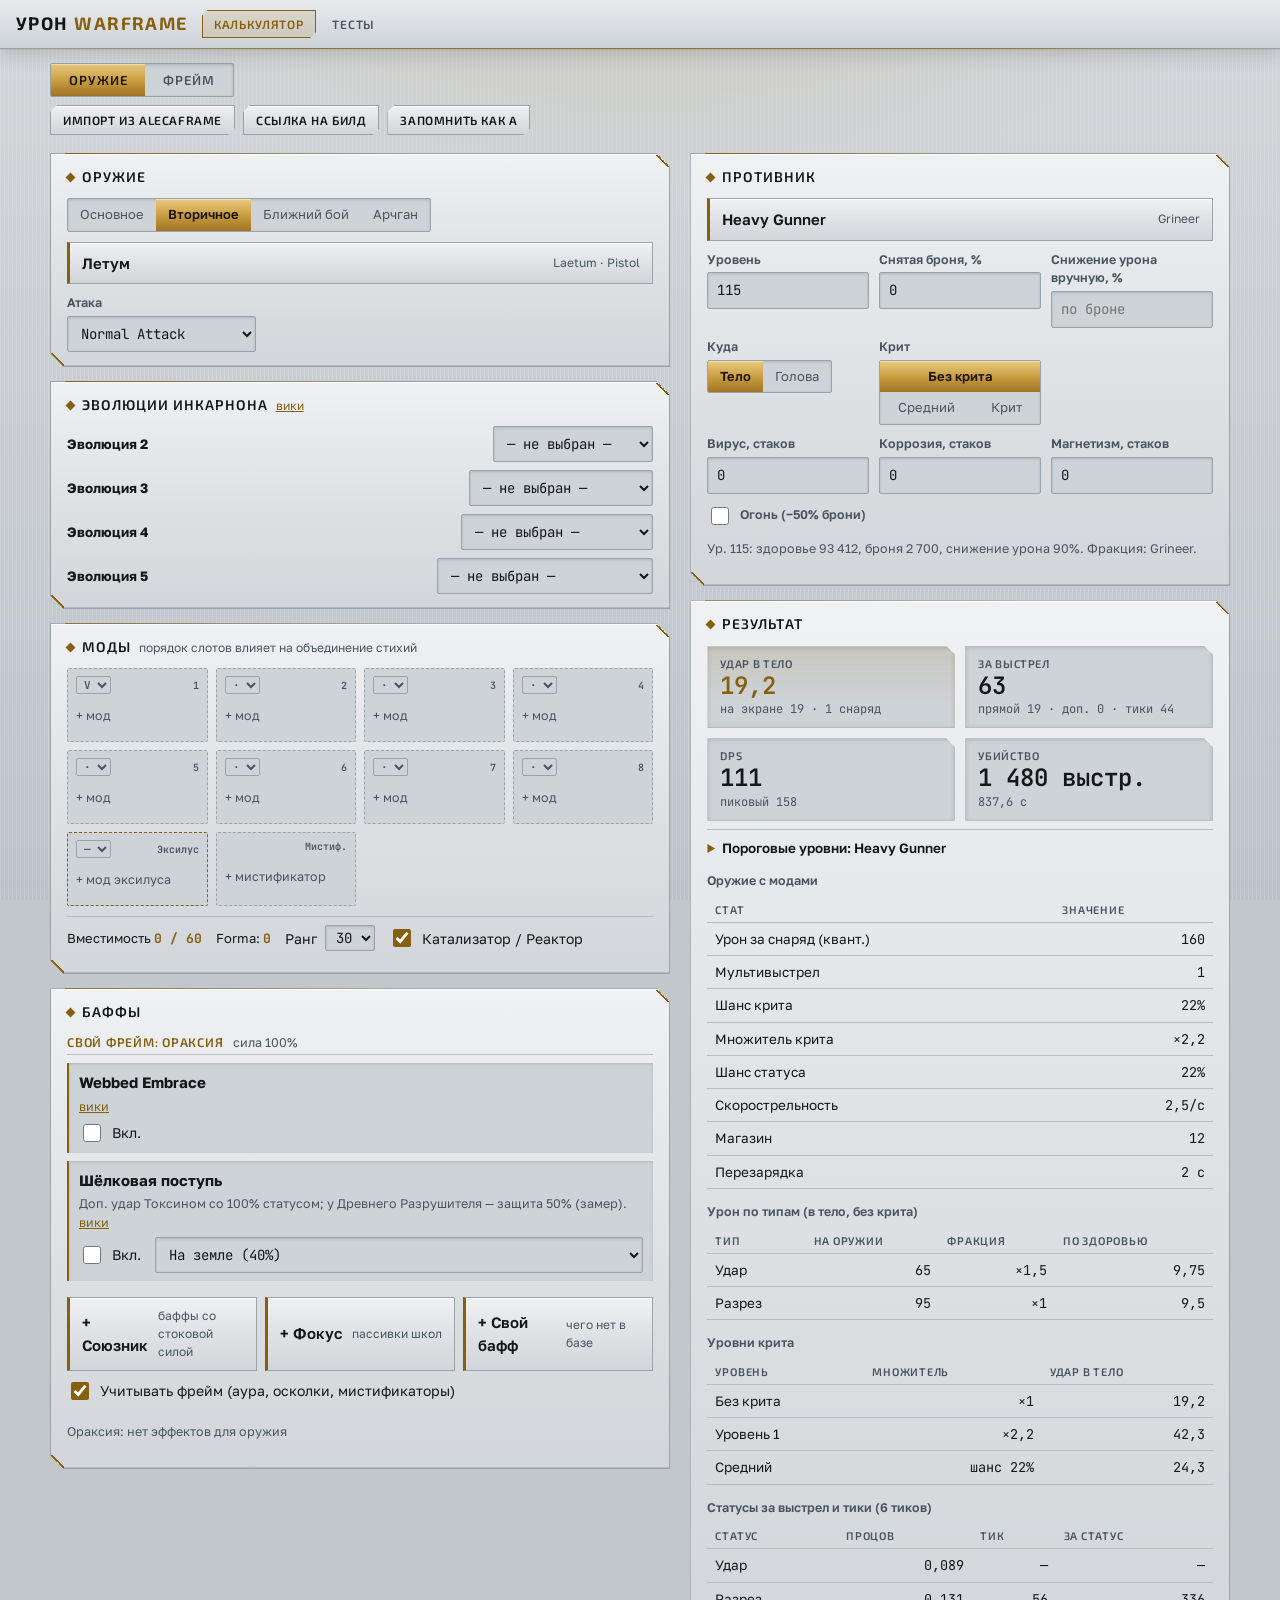
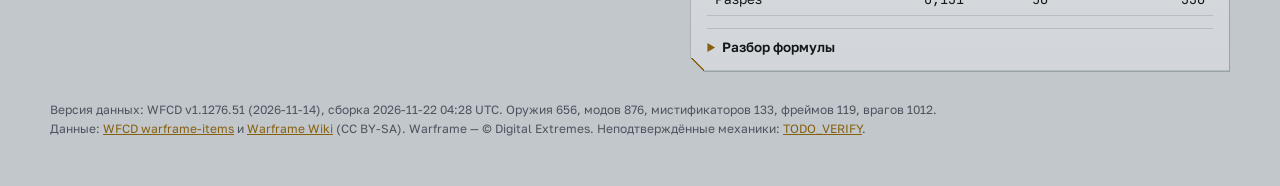
==== commit 25dee860: "Свои баффы с выбором характеристики; фокус по школам - «+ Свой бафф»: множитель урона, +% урона, по " ====
--- a/index.html
+++ b/index.html
@@ -82,10 +82,7 @@
         <div class="addrow">
           <button type="button" class="pick" id="addBuff"><b>+ Союзник</b><small>баффы со стоковой силой</small></button>
           <button type="button" class="pick" id="addFocus"><b>+ Фокус</b><small>пассивки школ</small></button>
-        </div>
-        <div class="row">
-          <div class="f"><label for="cMult">Свой множитель урона, ×</label><input type="number" id="cMult" min="0" step="any"><small>Перки Инкарнона — в блоке «Эволюции»</small></div>
-          <div class="f"><label for="cStatus">Свой бонус к урону статусов, %</label><input type="number" id="cStatus" min="0" step="any"><small>Осколки, Элементалист вне модов</small></div>
+          <button type="button" class="pick" id="addCustom"><b>+ Свой бафф</b><small>чего нет в базе</small></button>
         </div>
         <label class="chk"><input type="checkbox" id="useFrame"> Учитывать фрейм (аура, осколки, мистификаторы)</label>
         <p class="muted" id="frameLink"></p>
@@ -150,6 +147,7 @@
       <div class="addrow">
         <button type="button" class="pick" id="fAddBuff"><b>+ Союзник</b><small>баффы со стоковой силой</small></button>
         <button type="button" class="pick" id="fAddFocus"><b>+ Фокус</b><small>пассивки школ</small></button>
+        <button type="button" class="pick" id="fAddCustom"><b>+ Свой бафф</b><small>чего нет в базе</small></button>
       </div>
     </section>
     <section class="card" id="fCondCard" hidden>
--- a/css/app.css
+++ b/css/app.css
@@ -160,7 +160,7 @@
 .buff-head b{font:600 12.5px var(--display);letter-spacing:.06em;text-transform:uppercase;color:var(--accent)}
 .buff-head:first-child{margin-top:0}
 .buff .tag{margin-left:8px;font:600 10.5px var(--display);letter-spacing:.06em;text-transform:uppercase;color:var(--on-accent);background:var(--accent-grad);padding:1px 6px}
-.addrow{display:grid;grid-template-columns:1fr 1fr;gap:8px;margin-top:8px}
+.addrow{display:grid;grid-template-columns:repeat(auto-fit,minmax(170px,1fr));gap:8px;margin-top:8px}
 @media (max-width:560px){.addrow{grid-template-columns:1fr}}
 /* мод разлома: фиолетовый, как в игре */
 .riven{margin-top:10px;padding:10px 12px;display:flex;flex-direction:column;gap:6px;background:var(--code);border:1px solid var(--line-soft);border-left:3px solid var(--riven);box-shadow:inset 0 1px 3px var(--plate-lo)}
@@ -170,4 +170,5 @@
 .riven-row select:last-child{width:100%}
 .slot.riven-slot.filled{box-shadow:inset 0 1px 0 var(--plate-hi),inset 3px 0 0 var(--riven)}
 .slot.riven-slot .name{color:var(--riven)}
-
+.buff-ctl select{min-width:0;flex:1 1 220px}
+.buff-ctl input[type=number]{flex:0 0 90px}
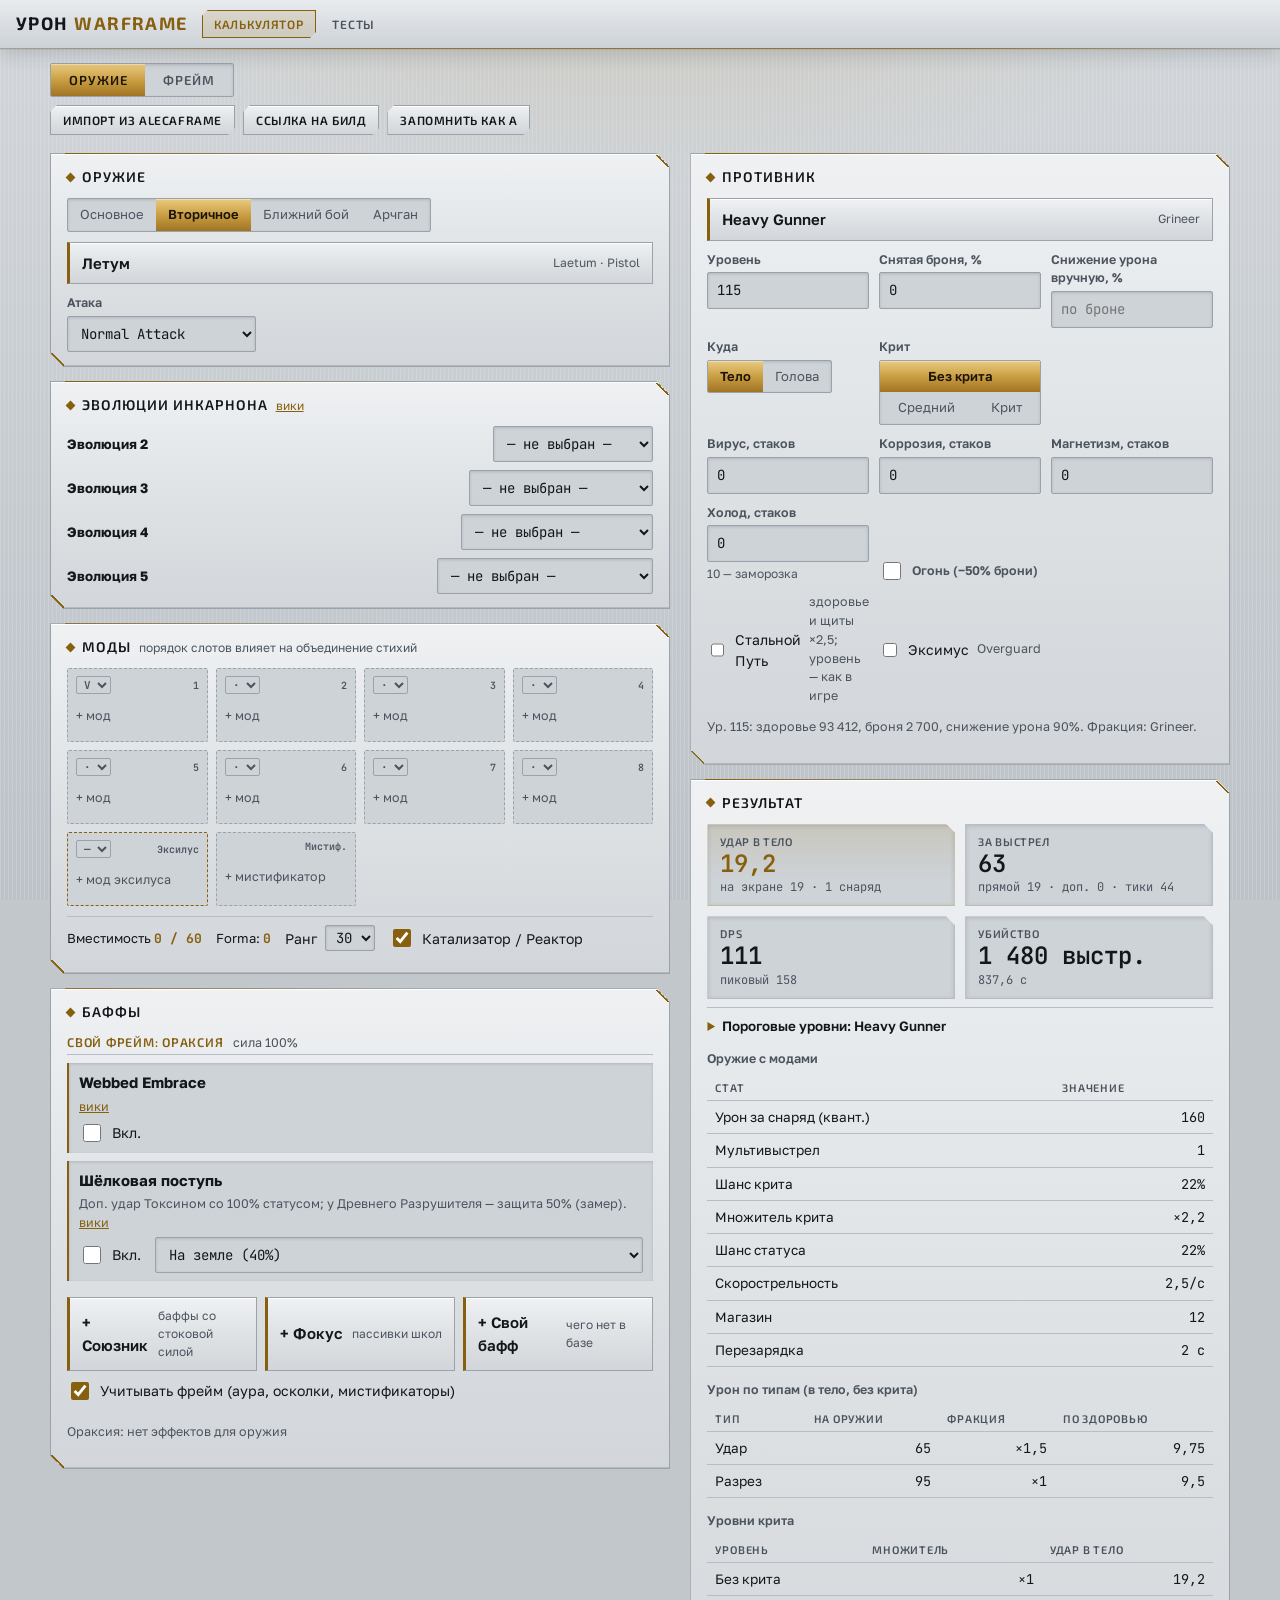
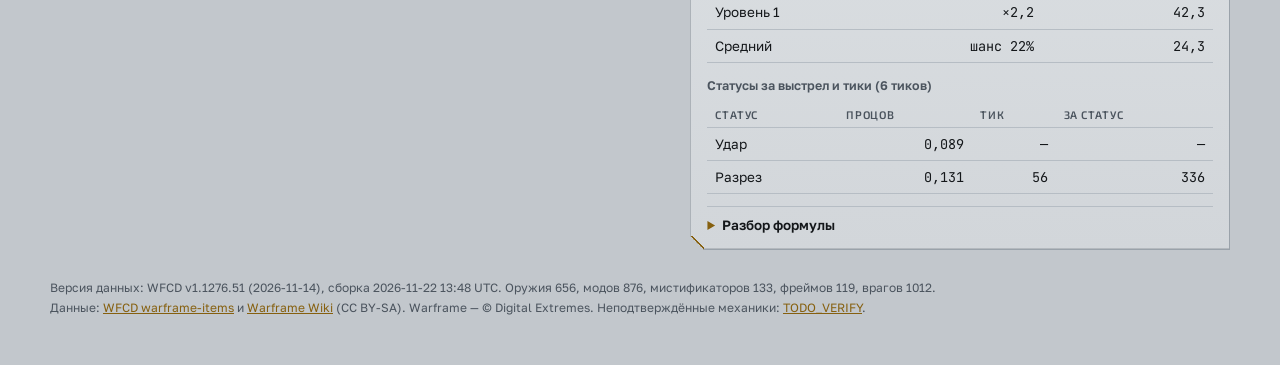
==== commit b69ec547: "Стальной Путь, Эксимусы с Overguard, холод на цели, ×2 крита на тяжёлых ударах - Противник: «Стально" ====
--- a/index.html
+++ b/index.html
@@ -108,7 +108,12 @@
         <div class="f"><label for="stViral">Вирус, стаков</label><input type="number" id="stViral" min="0" max="10" step="1"></div>
         <div class="f"><label for="stCorr">Коррозия, стаков</label><input type="number" id="stCorr" min="0" max="10" step="1"></div>
         <div class="f"><label for="stMag">Магнетизм, стаков</label><input type="number" id="stMag" min="0" max="10" step="1"></div>
+        <div class="f"><label for="stCold">Холод, стаков</label><input type="number" id="stCold" min="0" max="10" step="1"><small>10 — заморозка</small></div>
         <div class="f" style="justify-content:flex-end"><label class="chk"><input type="checkbox" id="stHeat"> Огонь (−50% брони)</label></div>
+      </div>
+      <div class="row" style="margin-top:10px">
+        <label class="chk"><input type="checkbox" id="steelPath"> Стальной Путь <small class="muted">здоровье и щиты ×2,5; уровень — как в игре</small></label>
+        <label class="chk"><input type="checkbox" id="eximus"> Эксимус <small class="muted">Overguard</small></label>
       </div>
       <p class="muted" id="enemyInfo"></p>
     </section>
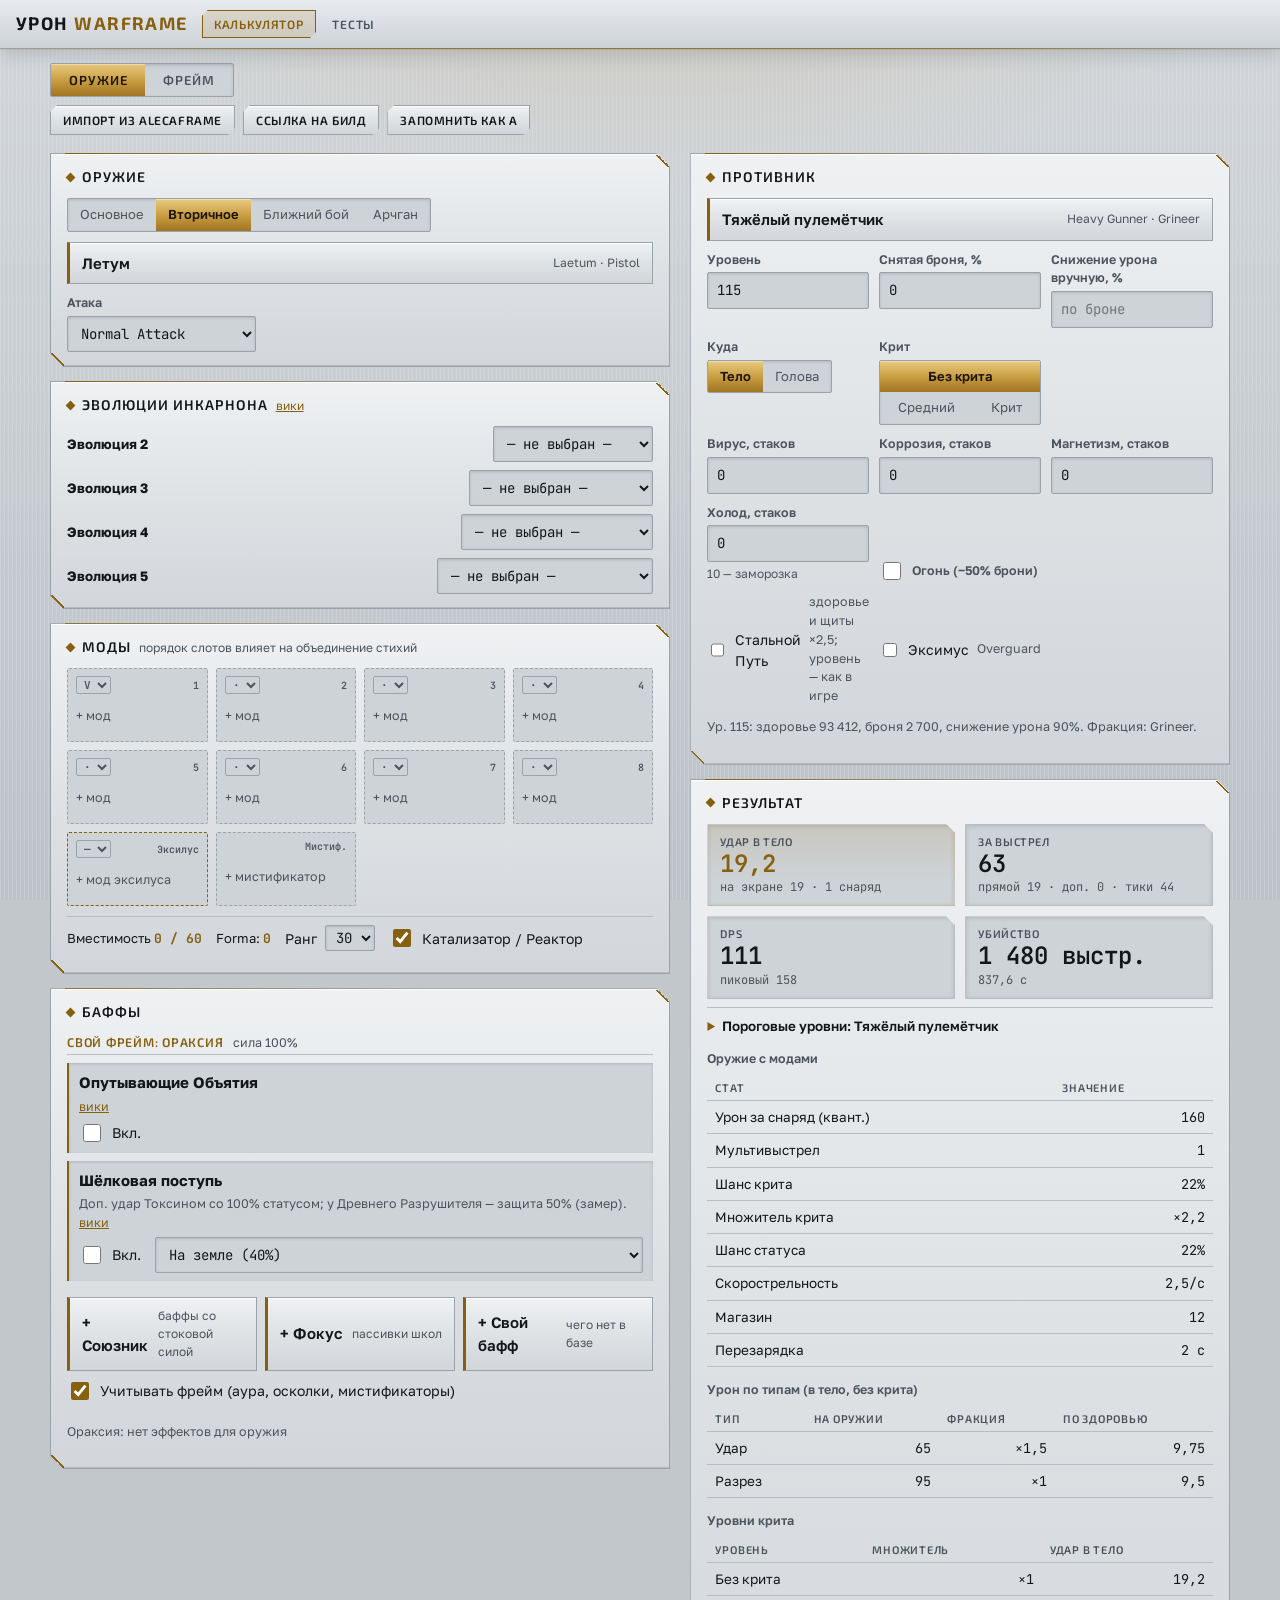
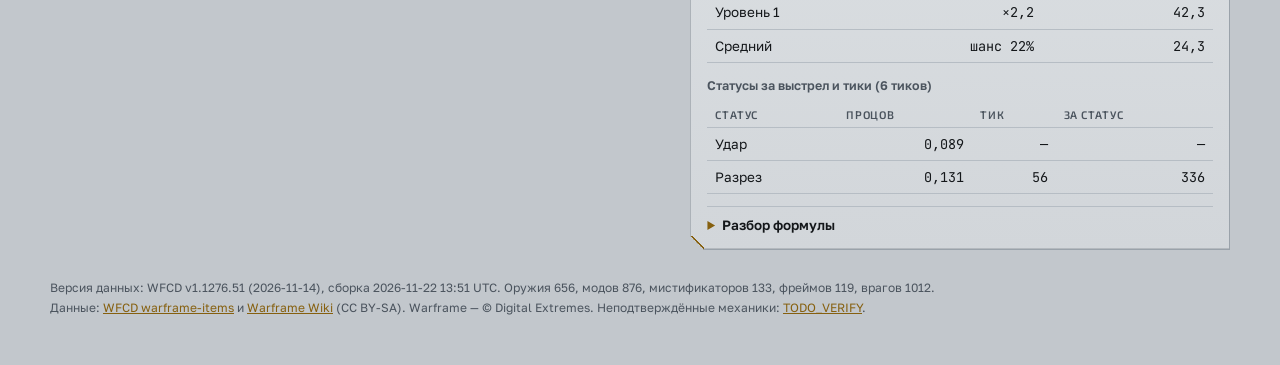
==== commit 18b9c2b8: "Русские названия врагов и способностей; множитель удара стойки - Враги (917 из 1012) и способности (" ====
--- a/index.html
+++ b/index.html
@@ -51,6 +51,7 @@
       <div class="row" id="meleeRow" style="margin-top:10px" hidden>
         <div class="f"><span class="lbl">Удар</span><div class="seg" id="meleeSeg"></div></div>
         <div class="f"><label for="combo">Множитель комбо</label><input type="number" id="combo" min="1" max="13" step="1"><small>от 2× (20 ударов) до 12× (220)</small></div>
+        <div class="f"><label for="stanceHit">Множитель удара стойки, ×</label><input type="number" id="stanceHit" min="0" step="any"><small>с вики стойки, напр. 0,8 или 2; 1 — без</small></div>
       </div>
       <label class="chk" id="exaltRow" style="margin-top:10px" hidden><input type="checkbox" id="exaltScale"> <span id="exaltText">Урон × сила способностей фрейма</span></label>
       <p class="muted" id="weaponNote" hidden></p>
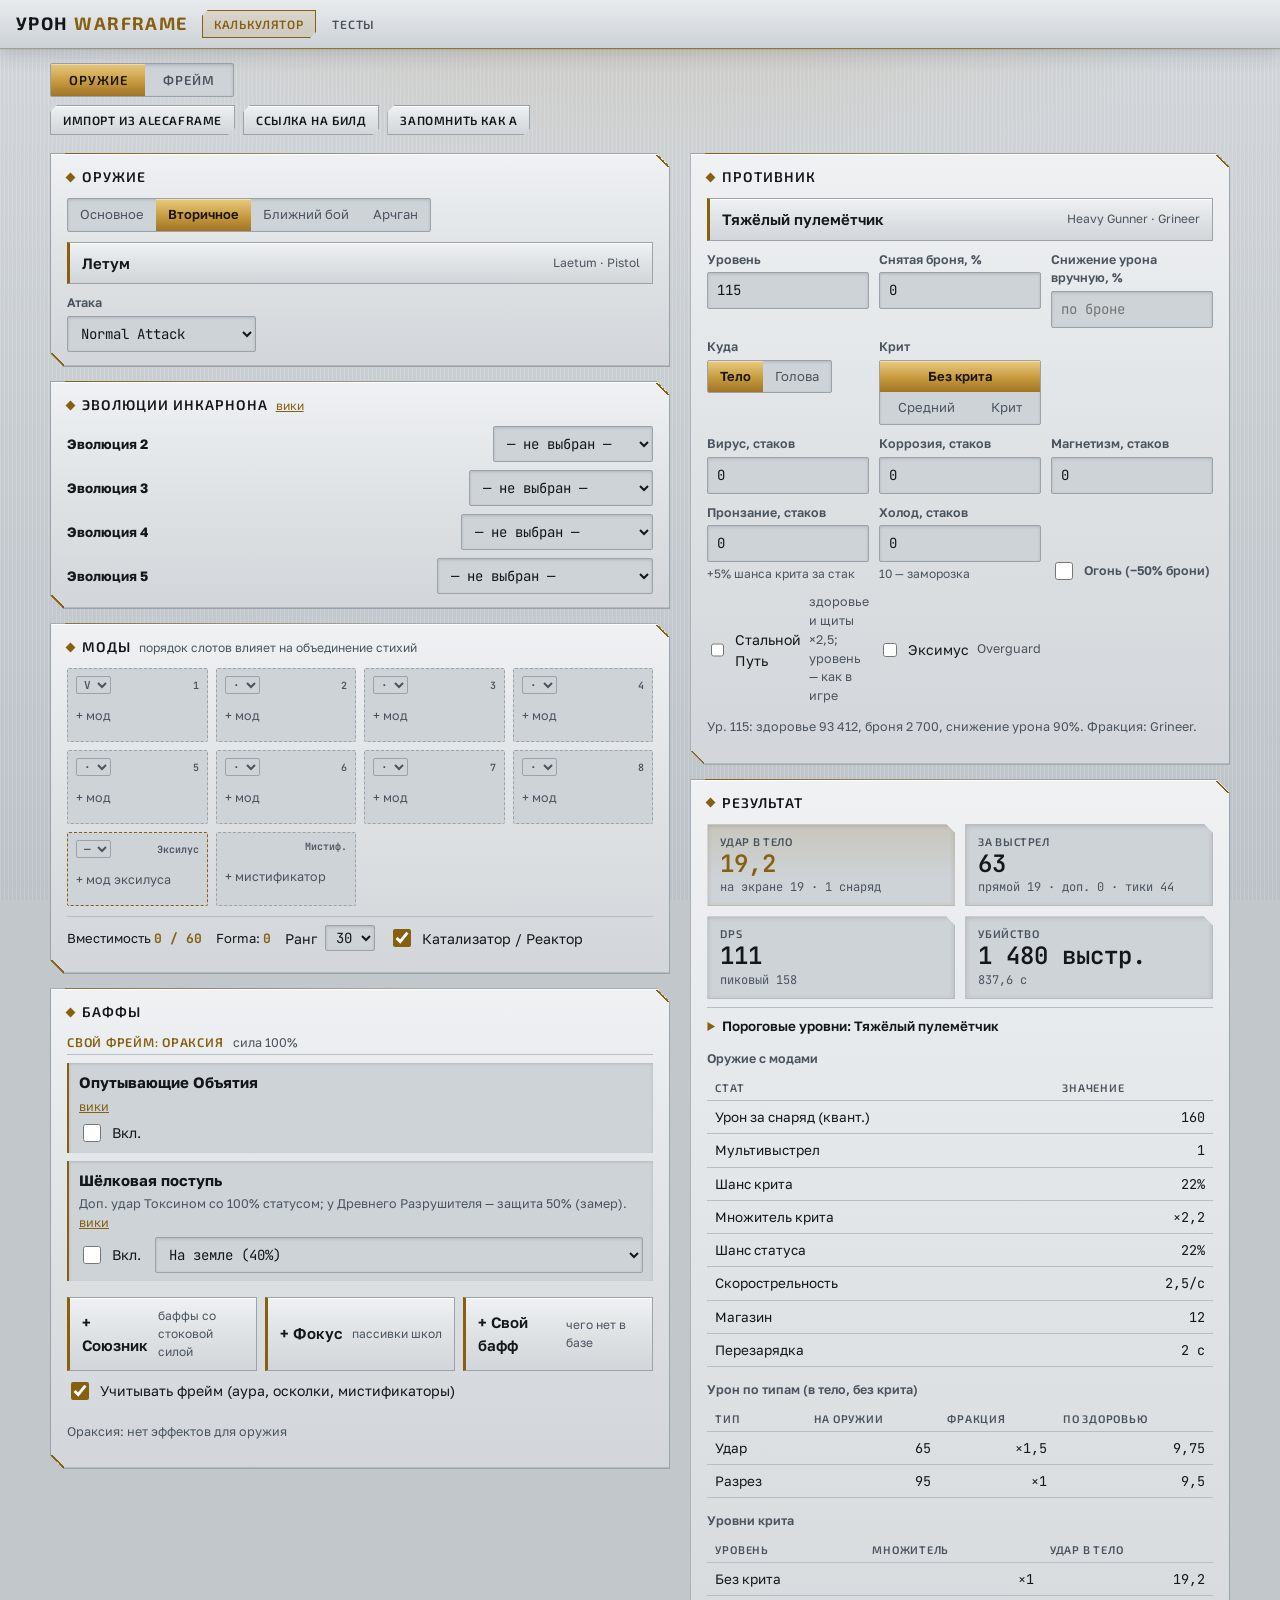
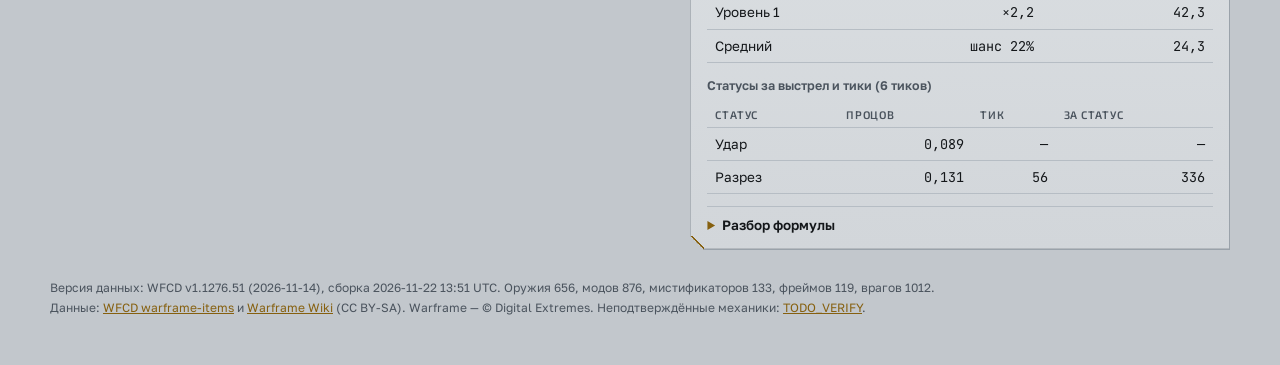
==== commit 646b0f7c: "Дебаффы через статусы: способности вешают стаки на врага; Пронзание на цели - Баффы могут выставлять" ====
--- a/index.html
+++ b/index.html
@@ -109,6 +109,7 @@
         <div class="f"><label for="stViral">Вирус, стаков</label><input type="number" id="stViral" min="0" max="10" step="1"></div>
         <div class="f"><label for="stCorr">Коррозия, стаков</label><input type="number" id="stCorr" min="0" max="10" step="1"></div>
         <div class="f"><label for="stMag">Магнетизм, стаков</label><input type="number" id="stMag" min="0" max="10" step="1"></div>
+        <div class="f"><label for="stPunct">Пронзание, стаков</label><input type="number" id="stPunct" min="0" max="5" step="1"><small>+5% шанса крита за стак</small></div>
         <div class="f"><label for="stCold">Холод, стаков</label><input type="number" id="stCold" min="0" max="10" step="1"><small>10 — заморозка</small></div>
         <div class="f" style="justify-content:flex-end"><label class="chk"><input type="checkbox" id="stHeat"> Огонь (−50% брони)</label></div>
       </div>
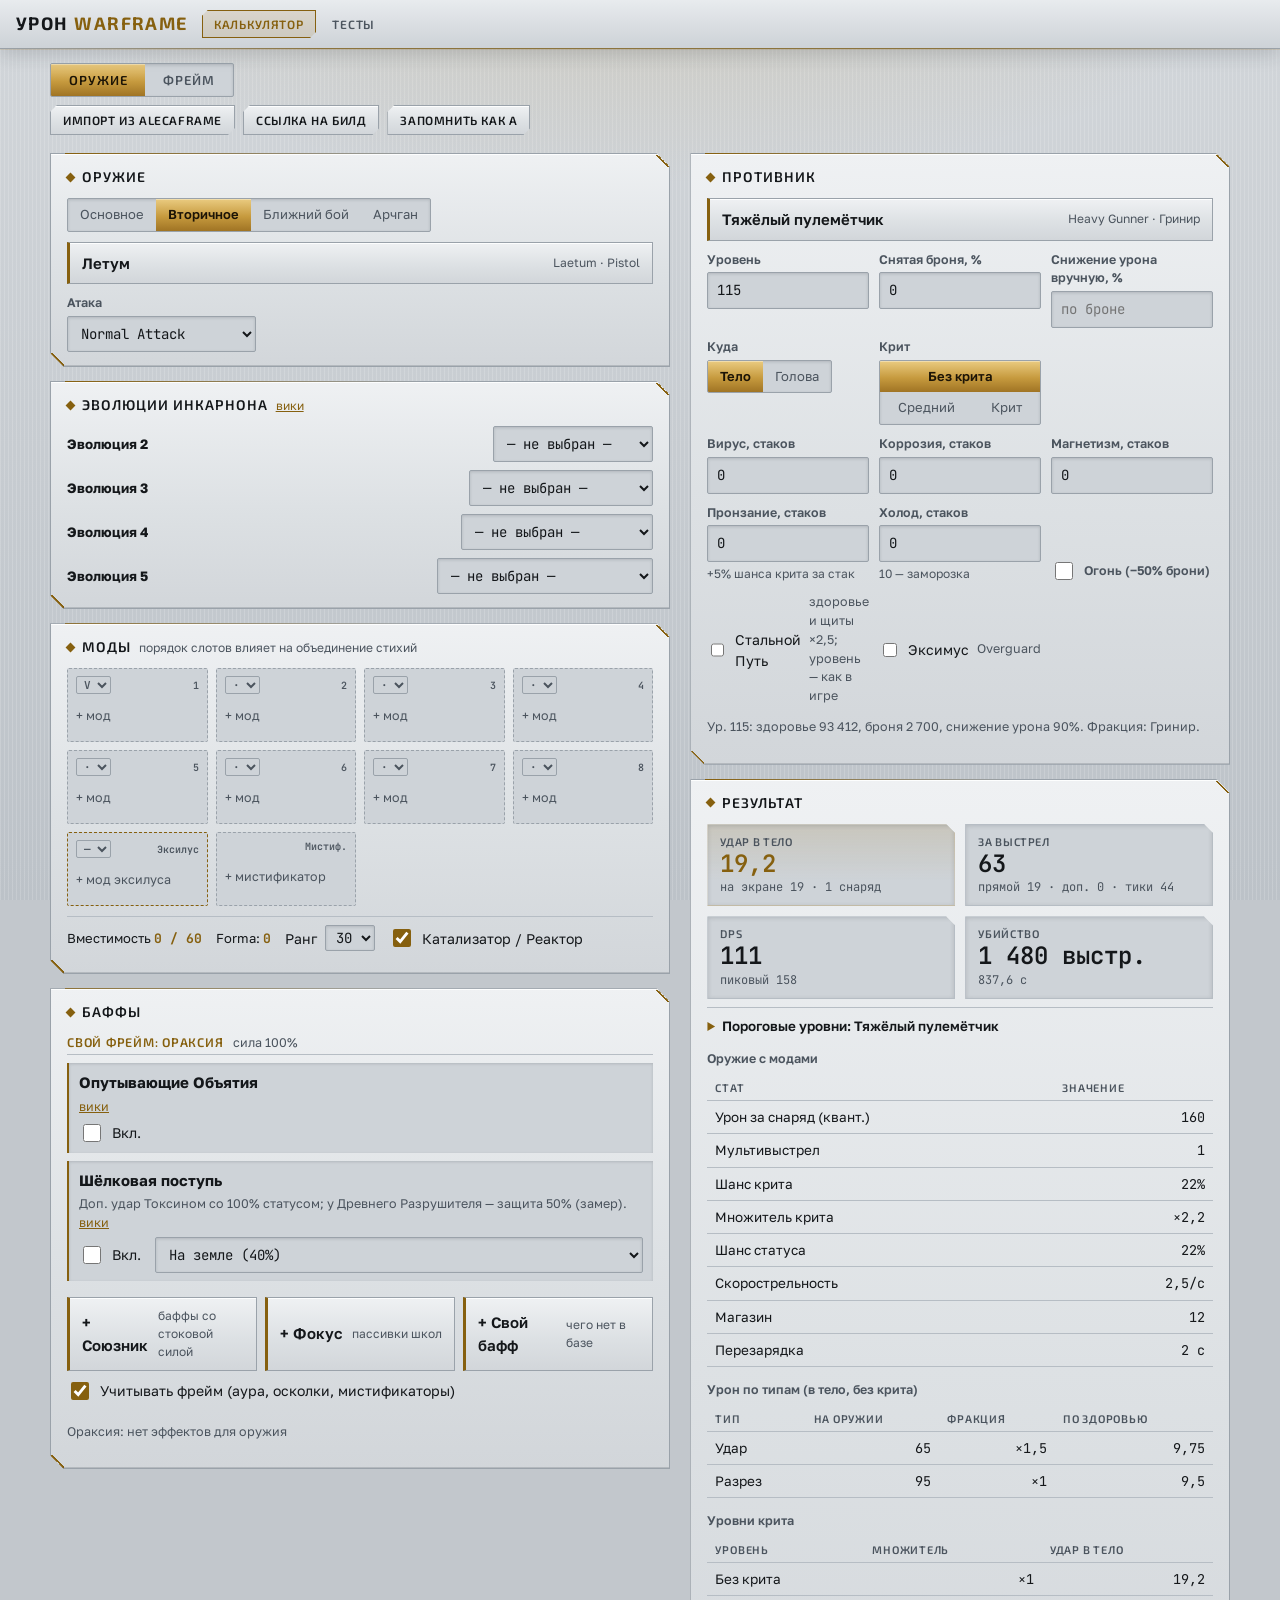
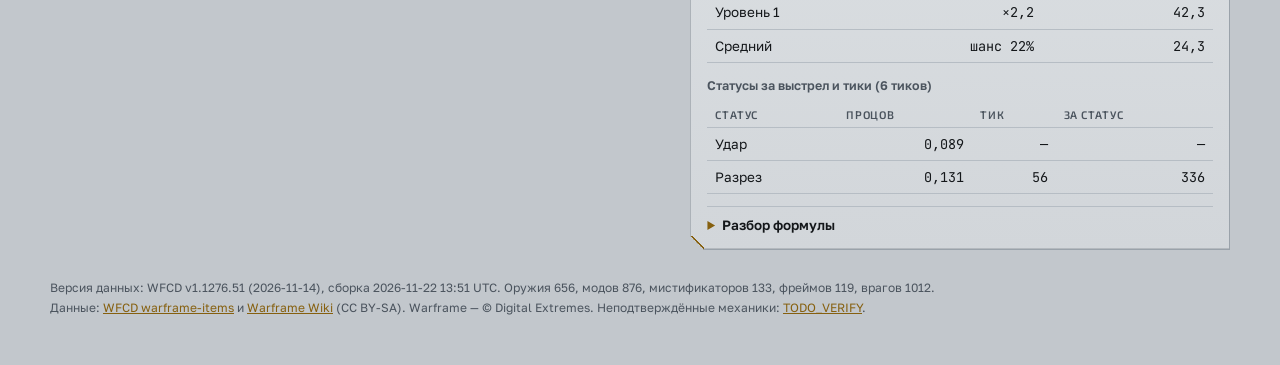
==== commit 48e8d9d4: "Выбор противника по фракциям - В окне выбора врага — вкладки фракций с количеством: Гринир, Корпус, " ====
--- a/index.html
+++ b/index.html
@@ -177,6 +177,7 @@
     <input type="search" id="sheetSearch" placeholder="Поиск" autocomplete="off">
     <button type="button" id="sheetClose" aria-label="Закрыть">×</button>
   </div>
+  <div class="chips" id="sheetGroups" hidden></div>
   <div class="sheet-list" id="sheetList"></div>
 </dialog>
 
--- a/css/app.css
+++ b/css/app.css
@@ -172,3 +172,13 @@
 .slot.riven-slot .name{color:var(--riven)}
 .buff-ctl select{min-width:0;flex:1 1 220px}
 .buff-ctl input[type=number]{flex:0 0 90px}
+/* вкладки в окне выбора (фракции врагов) */
+.chips{display:flex;flex-wrap:wrap;gap:6px;padding:8px 12px;border-bottom:1px solid var(--line-soft)}
+.chips button{border:1px solid var(--line);background:var(--code);color:var(--muted);border-radius:2px;padding:4px 9px;font:600 12px var(--body);cursor:pointer}
+.chips button small{font:500 11px var(--mono);opacity:.75}
+.chips button:hover{color:var(--ink);border-color:var(--accent)}
+.chips button[aria-pressed="true"]{background:var(--accent-grad);color:var(--on-accent);border-color:var(--accent)}
+.opt-head{position:sticky;top:-6px;z-index:1;display:flex;gap:8px;align-items:baseline;margin:6px 0 2px;padding:6px 10px;background:var(--surface);
+  border-bottom:1px solid var(--accent-soft);font:600 12px var(--display);letter-spacing:.07em;text-transform:uppercase;color:var(--accent)}
+.opt-head small{font:500 11px var(--mono);color:var(--muted);letter-spacing:0}
+
